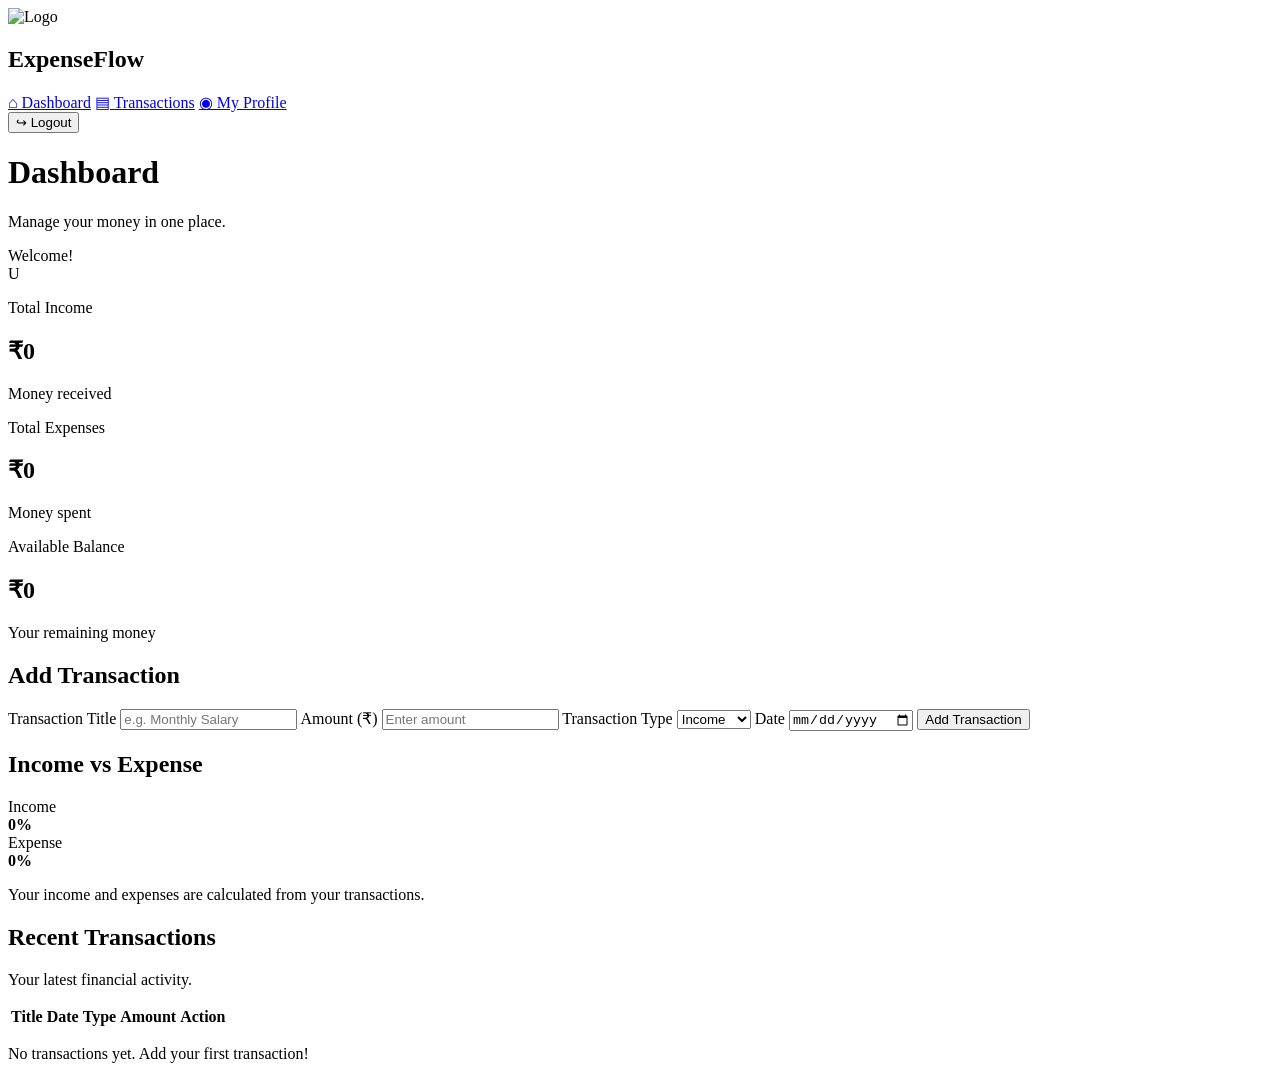
==== dashboard.html @ 9cc983fb "Add files via upload" ====
<!DOCTYPE html>
<html lang="en">
<head>
    <meta charset="UTF-8">
    <meta name="viewport" content="width=device-width, initial-scale=1.0">
    <title>Dashboard | ExpenseFlow</title>
    <link rel="stylesheet" href="../css/style.css">
    <link rel="stylesheet" href="../css/dashboard.css">
</head>
<body class="dashboard-page">

    <aside class="sidebar">
        <div class="brand">
            <img src="../images/logo.svg" alt="Logo">
            <h2>ExpenseFlow</h2>
        </div>

        <nav>
            <a class="active" href="dashboard.html">⌂ Dashboard</a>
            <a href="#transactions">▤ Transactions</a>
            <a href="profile.html">◉ My Profile</a>
        </nav>

        <button class="logout-btn" id="logoutBtn">↪ Logout</button>
    </aside>

    <main class="main-content">
        <header class="topbar">
            <div>
                <h1>Dashboard</h1>
                <p class="muted">Manage your money in one place.</p>
            </div>
            <div class="user-info">
                <span id="welcomeName">Welcome!</span>
                <div class="avatar" id="userAvatar">U</div>
            </div>
        </header>

        <section class="summary-grid">
            <div class="summary-card income-card">
                <p>Total Income</p>
                <h2 id="totalIncome">₹0</h2>
                <span>Money received</span>
            </div>

            <div class="summary-card expense-card">
                <p>Total Expenses</p>
                <h2 id="totalExpense">₹0</h2>
                <span>Money spent</span>
            </div>

            <div class="summary-card balance-card">
                <p>Available Balance</p>
                <h2 id="totalBalance">₹0</h2>
                <span>Your remaining money</span>
            </div>
        </section>

        <section class="content-grid">
            <div class="panel">
                <h2>Add Transaction</h2>

                <form id="transactionForm">
                    <label>Transaction Title</label>
                    <input type="text" id="transactionTitle" placeholder="e.g. Monthly Salary" required>

                    <label>Amount (₹)</label>
                    <input type="number" id="transactionAmount" placeholder="Enter amount" min="1" step="0.01" required>

                    <label>Transaction Type</label>
                    <select id="transactionType" required>
                        <option value="income">Income</option>
                        <option value="expense">Expense</option>
                    </select>

                    <label>Date</label>
                    <input type="date" id="transactionDate" required>

                    <button type="submit" class="primary-btn">Add Transaction</button>
                </form>
            </div>

            <div class="panel">
                <h2>Income vs Expense</h2>
                <div class="chart-row">
                    <span>Income</span>
                    <div class="bar-bg">
                        <div id="incomeBar" class="bar income-bar"></div>
                    </div>
                    <strong id="incomePercent">0%</strong>
                </div>

                <div class="chart-row">
                    <span>Expense</span>
                    <div class="bar-bg">
                        <div id="expenseBar" class="bar expense-bar"></div>
                    </div>
                    <strong id="expensePercent">0%</strong>
                </div>

                <p class="muted chart-note">Your income and expenses are calculated from your transactions.</p>
            </div>
        </section>

        <section class="panel transactions-panel" id="transactions">
            <div class="section-heading">
                <div>
                    <h2>Recent Transactions</h2>
                    <p class="muted">Your latest financial activity.</p>
                </div>
            </div>

            <div class="table-wrap">
                <table>
                    <thead>
                        <tr>
                            <th>Title</th>
                            <th>Date</th>
                            <th>Type</th>
                            <th>Amount</th>
                            <th>Action</th>
                        </tr>
                    </thead>
                    <tbody id="transactionList"></tbody>
                </table>
            </div>

            <p id="emptyMessage" class="empty-message">No transactions yet. Add your first transaction!</p>
        </section>
    </main>

    <script src="../js/dashboard.js"></script>
</body>
</html>
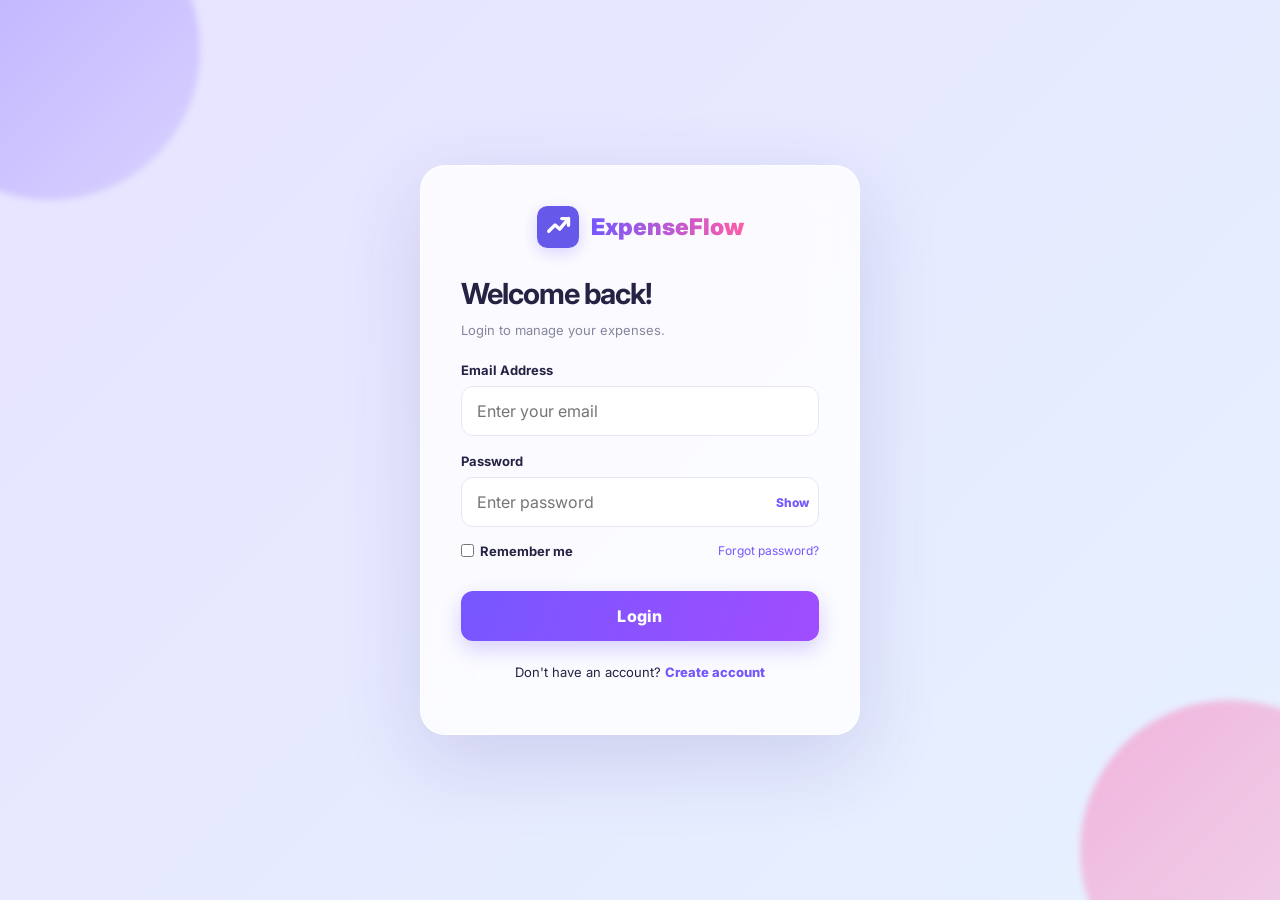
==== commit 4db3933a: "Refactor dashboard.html for improved structure" ====
--- a/dashboard.html
+++ b/dashboard.html
@@ -1,17 +1,19 @@
+
 <!DOCTYPE html>
 <html lang="en">
 <head>
     <meta charset="UTF-8">
     <meta name="viewport" content="width=device-width, initial-scale=1.0">
     <title>Dashboard | ExpenseFlow</title>
-    <link rel="stylesheet" href="../css/style.css">
-    <link rel="stylesheet" href="../css/dashboard.css">
+
+    <link rel="stylesheet" href="style.css">
+    <link rel="stylesheet" href="dashboard.css">
 </head>
 <body class="dashboard-page">
 
     <aside class="sidebar">
         <div class="brand">
-            <img src="../images/logo.svg" alt="Logo">
+            <img src="logo.svg" alt="Logo">
             <h2>ExpenseFlow</h2>
         </div>
 
@@ -21,15 +23,19 @@
             <a href="profile.html">◉ My Profile</a>
         </nav>
 
-        <button class="logout-btn" id="logoutBtn">↪ Logout</button>
+        <button class="logout-btn" id="logoutBtn">
+            ↪ Logout
+        </button>
     </aside>
 
     <main class="main-content">
+
         <header class="topbar">
             <div>
                 <h1>Dashboard</h1>
                 <p class="muted">Manage your money in one place.</p>
             </div>
+
             <div class="user-info">
                 <span id="welcomeName">Welcome!</span>
                 <div class="avatar" id="userAvatar">U</div>
@@ -37,6 +43,7 @@
         </header>
 
         <section class="summary-grid">
+
             <div class="summary-card income-card">
                 <p>Total Income</p>
                 <h2 id="totalIncome">₹0</h2>
@@ -54,18 +61,24 @@
                 <h2 id="totalBalance">₹0</h2>
                 <span>Your remaining money</span>
             </div>
+
         </section>
 
         <section class="content-grid">
+
             <div class="panel">
                 <h2>Add Transaction</h2>
 
                 <form id="transactionForm">
+
                     <label>Transaction Title</label>
-                    <input type="text" id="transactionTitle" placeholder="e.g. Monthly Salary" required>
+                    <input type="text" id="transactionTitle"
+                           placeholder="e.g. Monthly Salary" required>
 
                     <label>Amount (₹)</label>
-                    <input type="number" id="transactionAmount" placeholder="Enter amount" min="1" step="0.01" required>
+                    <input type="number" id="transactionAmount"
+                           placeholder="Enter amount"
+                           min="1" step="0.01" required>
 
                     <label>Transaction Type</label>
                     <select id="transactionType" required>
@@ -76,33 +89,45 @@
                     <label>Date</label>
                     <input type="date" id="transactionDate" required>
 
-                    <button type="submit" class="primary-btn">Add Transaction</button>
+                    <button type="submit" class="primary-btn">
+                        Add Transaction
+                    </button>
+
                 </form>
             </div>
 
             <div class="panel">
                 <h2>Income vs Expense</h2>
+
                 <div class="chart-row">
                     <span>Income</span>
+
                     <div class="bar-bg">
                         <div id="incomeBar" class="bar income-bar"></div>
                     </div>
+
                     <strong id="incomePercent">0%</strong>
                 </div>
 
                 <div class="chart-row">
                     <span>Expense</span>
+
                     <div class="bar-bg">
                         <div id="expenseBar" class="bar expense-bar"></div>
                     </div>
+
                     <strong id="expensePercent">0%</strong>
                 </div>
 
-                <p class="muted chart-note">Your income and expenses are calculated from your transactions.</p>
+                <p class="muted chart-note">
+                    Your income and expenses are calculated from your transactions.
+                </p>
             </div>
+
         </section>
 
         <section class="panel transactions-panel" id="transactions">
+
             <div class="section-heading">
                 <div>
                     <h2>Recent Transactions</h2>
@@ -121,14 +146,19 @@
                             <th>Action</th>
                         </tr>
                     </thead>
+
                     <tbody id="transactionList"></tbody>
                 </table>
             </div>
 
-            <p id="emptyMessage" class="empty-message">No transactions yet. Add your first transaction!</p>
+            <p id="emptyMessage" class="empty-message">
+                No transactions yet. Add your first transaction!
+            </p>
+
         </section>
+
     </main>
 
-    <script src="../js/dashboard.js"></script>
+    <script src="dashboard.js"></script>
 </body>
-</html>+</html>
--- a/style.css
+++ b/style.css
@@ -0,0 +1,173 @@
+
+@import url('https://fonts.googleapis.com/css2?family=Inter:wght@400;500;600;700;800;900&display=swap');
+
+:root {
+    --primary: #7657ff;
+    --secondary: #00c6ff;
+    --pink: #ff5ca8;
+    --green: #12d6a0;
+    --red: #ff5576;
+    --text: #252344;
+    --muted: #85849d;
+    --white: #ffffff;
+    --border: #e9e7f5;
+}
+
+* {
+    margin: 0;
+    padding: 0;
+    box-sizing: border-box;
+}
+
+html {
+    scroll-behavior: smooth;
+}
+
+body {
+    font-family: 'Inter', sans-serif;
+    color: var(--text);
+    background: #f6f5ff;
+    overflow-x: hidden;
+}
+
+a {
+    color: var(--primary);
+    text-decoration: none;
+    transition: 0.3s;
+}
+
+a:hover {
+    color: var(--pink);
+}
+
+button, input, select {
+    font: inherit;
+}
+
+button {
+    cursor: pointer;
+}
+
+input, select {
+    width: 100%;
+    padding: 14px 15px;
+    border: 1px solid #e7e4f3;
+    border-radius: 12px;
+    outline: none;
+    background: rgba(255,255,255,0.9);
+    transition: 0.3s ease;
+}
+
+input:focus, select:focus {
+    border-color: var(--primary);
+    box-shadow: 0 0 0 4px rgba(118,87,255,0.13);
+    transform: translateY(-2px);
+}
+
+label {
+    display: block;
+    font-size: 13px;
+    font-weight: 700;
+    margin: 17px 0 8px;
+}
+
+.primary-btn {
+    position: relative;
+    overflow: hidden;
+    width: 100%;
+    border: none;
+    padding: 15px;
+    margin-top: 12px;
+    border-radius: 12px;
+    color: white;
+    font-weight: 800;
+    letter-spacing: 0.3px;
+    background: linear-gradient(110deg, #7657ff, #a14dff, #ff5ca8);
+    background-size: 200% 200%;
+    box-shadow: 0 8px 22px rgba(118,87,255,0.28);
+    transition: 0.35s ease;
+    animation: gradientMove 5s ease infinite;
+}
+
+.primary-btn:hover {
+    transform: translateY(-4px) scale(1.015);
+    box-shadow: 0 13px 30px rgba(118,87,255,0.4);
+}
+
+.primary-btn:active {
+    transform: scale(0.97);
+}
+
+.primary-btn::after {
+    content: "";
+    position: absolute;
+    top: 0;
+    left: -120%;
+    width: 70%;
+    height: 100%;
+    background: linear-gradient(90deg, transparent, rgba(255,255,255,.4), transparent);
+    transform: skewX(-25deg);
+    transition: 0.7s;
+}
+
+.primary-btn:hover::after {
+    left: 150%;
+}
+
+.muted {
+    color: var(--muted);
+    font-size: 13px;
+    line-height: 1.7;
+}
+
+.brand {
+    display: flex;
+    align-items: center;
+    justify-content: center;
+    gap: 12px;
+    margin-bottom: 28px;
+}
+
+.brand img {
+    width: 42px;
+    height: 42px;
+    filter: drop-shadow(0 5px 8px rgba(118,87,255,.25));
+}
+
+.brand h2 {
+    font-size: 23px;
+    font-weight: 900;
+    background: linear-gradient(90deg, #7657ff, #ff5ca8);
+    -webkit-background-clip: text;
+    background-clip: text;
+    color: transparent;
+}
+
+@keyframes gradientMove {
+    0%, 100% { background-position: 0% 50%; }
+    50% { background-position: 100% 50%; }
+}
+
+@keyframes float {
+    0%, 100% { transform: translateY(0); }
+    50% { transform: translateY(-12px); }
+}
+
+@keyframes fadeUp {
+    from { opacity: 0; transform: translateY(25px); }
+    to { opacity: 1; transform: translateY(0); }
+}
+
+@keyframes glow {
+    0%, 100% { box-shadow: 0 0 12px rgba(118,87,255,.12); }
+    50% { box-shadow: 0 0 28px rgba(118,87,255,.28); }
+}
+
+@media (prefers-reduced-motion: reduce) {
+    *, *::before, *::after {
+        animation-duration: 0.01ms !important;
+        animation-iteration-count: 1 !important;
+        scroll-behavior: auto !important;
+        transition-duration: 0.01ms !important;
+    }
+}
--- a/dashboard.css
+++ b/dashboard.css
@@ -0,0 +1,385 @@
+
+.dashboard-page {
+    display: flex;
+    min-height: 100vh;
+    background: linear-gradient(135deg, #f8f7ff, #eff5ff);
+}
+
+.sidebar {
+    width: 245px;
+    background: rgba(255,255,255,.85);
+    backdrop-filter: blur(18px);
+    padding: 25px 18px;
+    display: flex;
+    flex-direction: column;
+    border-right: 1px solid rgba(255,255,255,.8);
+    position: fixed;
+    top: 0;
+    bottom: 0;
+    left: 0;
+    box-shadow: 5px 0 30px rgba(60,50,120,.04);
+    z-index: 5;
+}
+
+.sidebar .brand {
+    justify-content: flex-start;
+    margin-bottom: 45px;
+}
+
+.sidebar nav {
+    display: grid;
+    gap: 12px;
+}
+
+.sidebar nav a {
+    color: #85849d;
+    padding: 15px;
+    border-radius: 12px;
+    font-size: 14px;
+    font-weight: 600;
+    transition: .3s ease;
+}
+
+.sidebar nav a:hover,
+.sidebar nav a.active {
+    color: #7657ff;
+    background: linear-gradient(110deg, #efedff, #f9edff);
+    transform: translateX(5px);
+    box-shadow: 0 5px 15px rgba(118,87,255,.08);
+}
+
+.logout-btn {
+    margin-top: auto;
+    border: none;
+    padding: 14px;
+    border-radius: 12px;
+    background: linear-gradient(100deg, #fff0f2, #ffe3eb);
+    color: #e94e70;
+    font-weight: 800;
+    cursor: pointer;
+    transition: .3s;
+}
+
+.logout-btn:hover {
+    background: #ff5576;
+    color: white;
+    transform: translateY(-3px);
+    box-shadow: 0 8px 20px rgba(255,85,118,.2);
+}
+
+.main-content {
+    margin-left: 245px;
+    padding: 35px;
+    width: calc(100% - 245px);
+}
+
+.topbar {
+    display: flex;
+    justify-content: space-between;
+    align-items: center;
+    margin-bottom: 30px;
+    gap: 15px;
+    animation: fadeUp .6s ease;
+}
+
+.topbar h1 {
+    font-size: 29px;
+    margin-bottom: 7px;
+    background: linear-gradient(90deg, #30245f, #7657ff);
+    -webkit-background-clip: text;
+    background-clip: text;
+    color: transparent;
+}
+
+.user-info {
+    display: flex;
+    align-items: center;
+    gap: 12px;
+    font-size: 13px;
+    font-weight: 700;
+}
+
+.avatar {
+    width: 45px;
+    height: 45px;
+    display: grid;
+    place-items: center;
+    border-radius: 50%;
+    color: white;
+    font-weight: 800;
+    background: linear-gradient(135deg, #7657ff, #ff5ca8);
+    box-shadow: 0 5px 18px rgba(118,87,255,.3);
+}
+
+.summary-grid {
+    display: grid;
+    grid-template-columns: repeat(3, 1fr);
+    gap: 20px;
+    margin-bottom: 24px;
+}
+
+.summary-card {
+    padding: 26px;
+    border-radius: 20px;
+    position: relative;
+    overflow: hidden;
+    color: white;
+    box-shadow: 0 12px 30px rgba(50,40,100,.12);
+    transition: .4s ease;
+    animation: fadeUp .7s ease backwards;
+}
+
+.summary-card:nth-child(2) {
+    animation-delay: .12s;
+}
+
+.summary-card:nth-child(3) {
+    animation-delay: .24s;
+}
+
+.summary-card::after {
+    content: "";
+    position: absolute;
+    width: 150px;
+    height: 150px;
+    border-radius: 50%;
+    background: rgba(255,255,255,.13);
+    right: -45px;
+    top: -55px;
+}
+
+.summary-card:hover {
+    transform: translateY(-9px) scale(1.02);
+    box-shadow: 0 20px 35px rgba(50,40,100,.2);
+}
+
+.summary-card p,
+.summary-card span {
+    color: rgba(255,255,255,.85);
+}
+
+.summary-card p {
+    font-size: 13px;
+    font-weight: 600;
+}
+
+.summary-card h2 {
+    margin: 15px 0 9px;
+    font-size: 29px;
+    position: relative;
+    z-index: 1;
+}
+
+.summary-card span {
+    font-size: 12px;
+}
+
+.income-card {
+    background: linear-gradient(135deg, #09b98b, #35dfb1);
+}
+
+.expense-card {
+    background: linear-gradient(135deg, #f04e78, #ff8a9f);
+}
+
+.balance-card {
+    background: linear-gradient(135deg, #6854ed, #a47cff);
+}
+
+.content-grid {
+    display: grid;
+    grid-template-columns: 1fr 1fr;
+    gap: 20px;
+    margin-bottom: 24px;
+}
+
+.panel {
+    background: rgba(255,255,255,.9);
+    border: 1px solid white;
+    border-radius: 20px;
+    padding: 26px;
+    box-shadow: 0 8px 30px rgba(40,35,90,.05);
+    transition: .3s;
+    animation: fadeUp .8s ease;
+}
+
+.panel:hover {
+    box-shadow: 0 15px 35px rgba(118,87,255,.1);
+}
+
+.panel h2 {
+    font-size: 19px;
+    margin-bottom: 20px;
+}
+
+.panel form label {
+    color: #55536f;
+}
+
+.chart-row {
+    display: grid;
+    grid-template-columns: 70px 1fr 38px;
+    gap: 10px;
+    align-items: center;
+    margin: 27px 0;
+    font-size: 12px;
+}
+
+.bar-bg {
+    height: 12px;
+    background: #f0eff8;
+    border-radius: 20px;
+    overflow: hidden;
+}
+
+.bar {
+    height: 100%;
+    width: 0;
+    border-radius: 20px;
+    transition: width 1s ease;
+}
+
+.income-bar {
+    background: linear-gradient(90deg, #09b98b, #7cebc9);
+}
+
+.expense-bar {
+    background: linear-gradient(90deg, #f04e78, #ff9db0);
+}
+
+.chart-note {
+    margin-top: 25px;
+}
+
+.transactions-panel {
+    margin-bottom: 30px;
+}
+
+.section-heading {
+    margin-bottom: 18px;
+}
+
+.table-wrap {
+    overflow-x: auto;
+}
+
+table {
+    width: 100%;
+    border-collapse: collapse;
+    min-width: 580px;
+}
+
+th, td {
+    padding: 16px 12px;
+    text-align: left;
+    border-bottom: 1px solid #efedf7;
+    font-size: 13px;
+}
+
+th {
+    color: #85849d;
+    font-weight: 700;
+}
+
+tbody tr {
+    transition: .25s;
+}
+
+tbody tr:hover {
+    background: #f8f6ff;
+}
+
+.type-income {
+    color: #0bb78a;
+    font-weight: 700;
+}
+
+.type-expense {
+    color: #f04e78;
+    font-weight: 700;
+}
+
+.delete-btn {
+    border: none;
+    background: #fff0f2;
+    color: #e94e70;
+    padding: 8px 12px;
+    border-radius: 8px;
+    cursor: pointer;
+    font-size: 12px;
+    font-weight: 700;
+    transition: .3s;
+}
+
+.delete-btn:hover {
+    background: #e94e70;
+    color: white;
+    transform: scale(1.05);
+}
+
+.empty-message {
+    text-align: center;
+    color: #85849d;
+    padding: 25px;
+    font-size: 13px;
+}
+
+@media(max-width:950px) {
+    .summary-grid {
+        grid-template-columns: 1fr 1fr;
+    }
+
+    .content-grid {
+        grid-template-columns: 1fr;
+    }
+}
+
+@media(max-width:650px) {
+    .sidebar {
+        width: 70px;
+        padding: 20px 8px;
+    }
+
+    .sidebar .brand h2,
+    .sidebar nav a {
+        font-size: 0;
+    }
+
+    .sidebar .brand {
+        justify-content: center;
+    }
+
+    .sidebar nav a {
+        text-align: center;
+    }
+
+    .sidebar nav a::first-letter {
+        font-size: 19px;
+    }
+
+    .logout-btn {
+        font-size: 0;
+    }
+
+    .logout-btn::first-letter {
+        font-size: 18px;
+    }
+
+    .main-content {
+        margin-left: 70px;
+        width: calc(100% - 70px);
+        padding: 20px 12px;
+    }
+
+    .summary-grid {
+        grid-template-columns: 1fr;
+    }
+
+    .topbar h1 {
+        font-size: 21px;
+    }
+
+    .user-info span {
+        display: none;
+    }
+}
